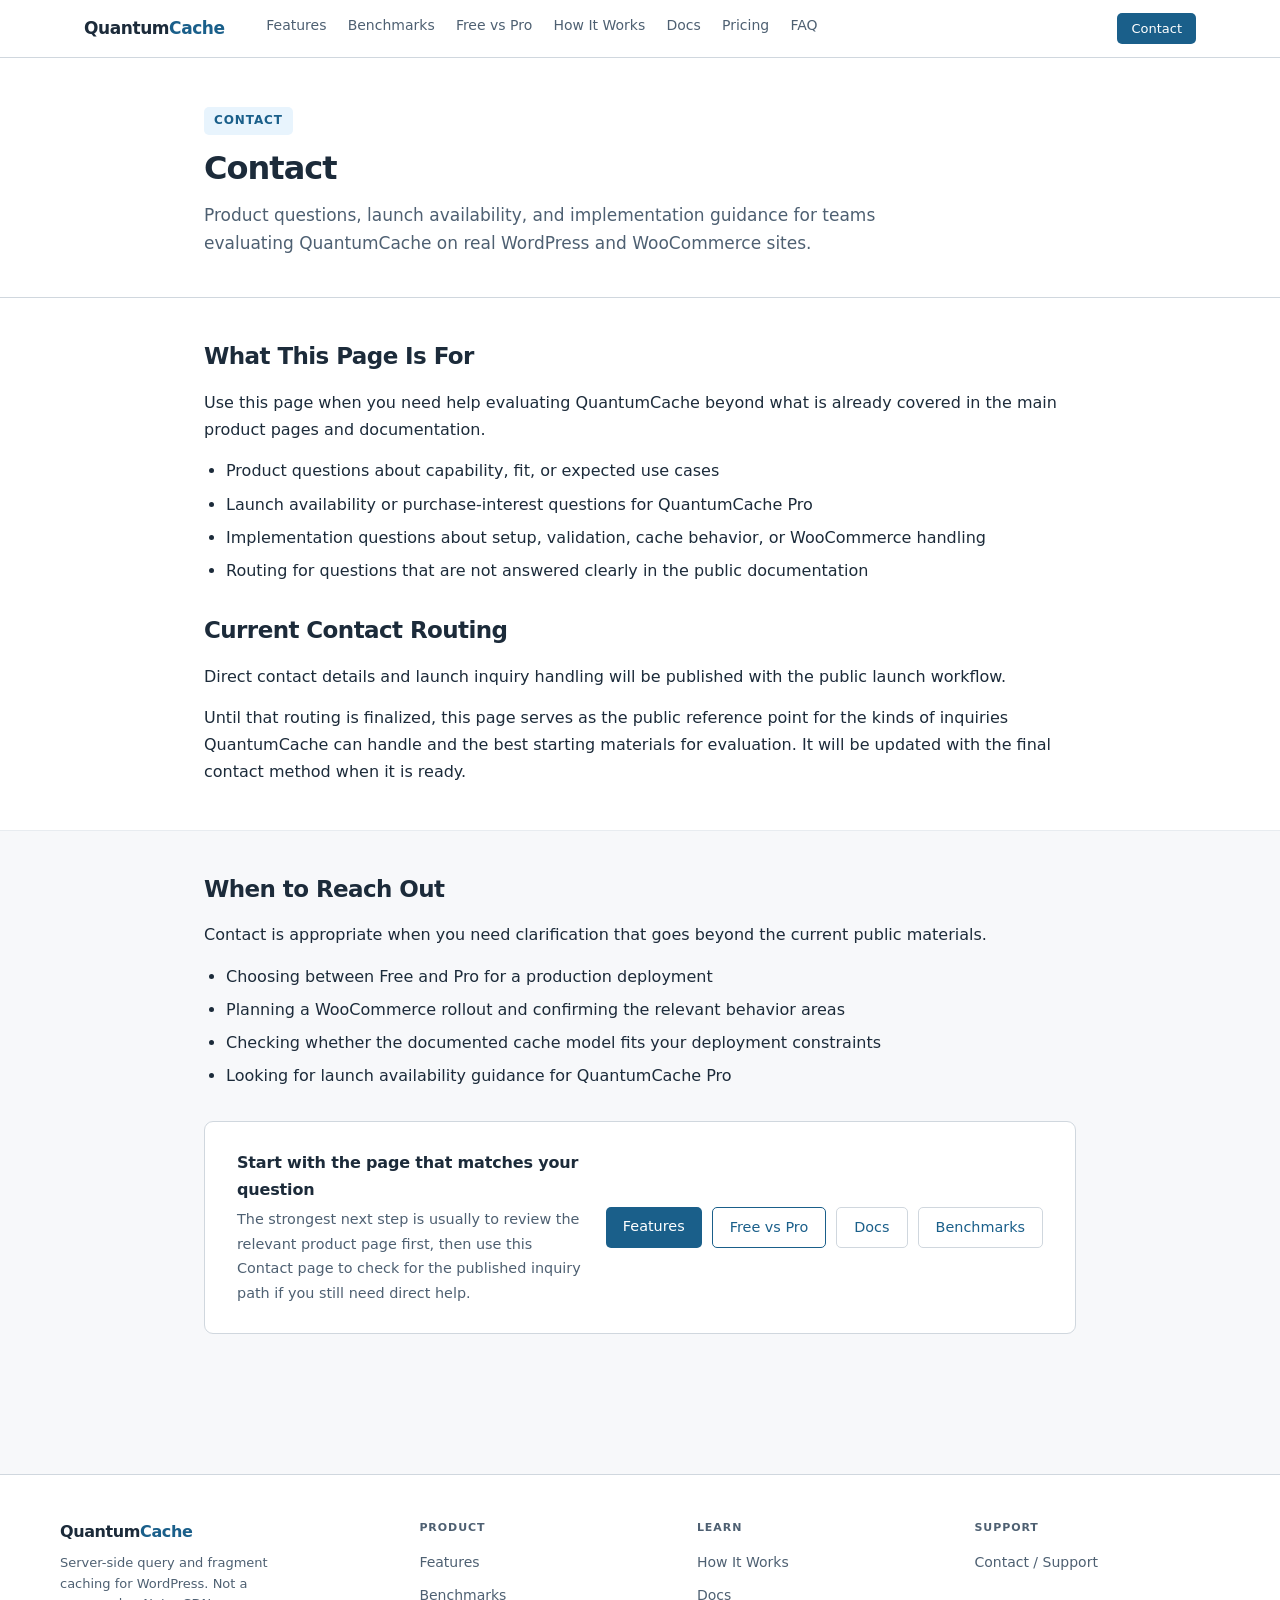
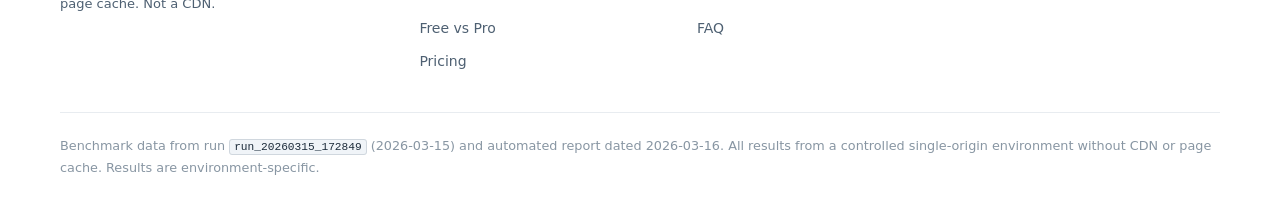
==== contact/index.html @ d35b8bfd "Initial site deploy" ====
<!DOCTYPE html><html lang="en"> <head><meta charset="UTF-8"><meta name="viewport" content="width=device-width, initial-scale=1.0"><meta name="description" content="Contact QuantumCache about product questions, launch availability, and implementation guidance."><title>Contact — QuantumCache</title><link rel="stylesheet" href="/styles/global.css"></head> <body> <header class="site-header"> <nav class="nav-inner" aria-label="Primary navigation"> <a href="/" class="nav-brand">
Quantum<span class="brand-accent">Cache</span> </a> <ul class="nav-links"> <li> <a href="/features" class="">Features</a> </li><li> <a href="/benchmarks" class="">Benchmarks</a> </li><li> <a href="/free-vs-pro" class="">Free vs Pro</a> </li><li> <a href="/how-it-works" class="">How It Works</a> </li><li> <a href="/docs" class="">Docs</a> </li><li> <a href="/pricing" class="">Pricing</a> </li><li> <a href="/faq" class="">FAQ</a> </li> </ul> <div class="nav-contact"> <a href="/contact">Contact</a> </div> </nav> </header> <main>  <div class="page-hero"> <div class="container"> <div class="hero-badge">Contact</div> <h1>Contact</h1> <p class="hero-lead">
Product questions, launch availability, and implementation guidance for teams evaluating
        QuantumCache on real WordPress and WooCommerce sites.
</p> </div> </div> <section class="section section--alt"> <div class="container"> <h2>What This Page Is For</h2> <p>
Use this page when you need help evaluating QuantumCache beyond what is already covered in
        the main product pages and documentation.
</p> <ul> <li>Product questions about capability, fit, or expected use cases</li> <li>Launch availability or purchase-interest questions for QuantumCache Pro</li> <li>Implementation questions about setup, validation, cache behavior, or WooCommerce handling</li> <li>Routing for questions that are not answered clearly in the public documentation</li> </ul> <h2 style="margin-top:2rem;">Current Contact Routing</h2> <p>
Direct contact details and launch inquiry handling will be published with the public launch
        workflow.
</p> <p>
Until that routing is finalized, this page serves as the public reference point for the
        kinds of inquiries QuantumCache can handle and the best starting materials for evaluation.
        It will be updated with the final contact method when it is ready.
</p> </div> </section> <section class="section"> <div class="container"> <h2>When to Reach Out</h2> <p>Contact is appropriate when you need clarification that goes beyond the current public materials.</p> <ul> <li>Choosing between Free and Pro for a production deployment</li> <li>Planning a WooCommerce rollout and confirming the relevant behavior areas</li> <li>Checking whether the documented cache model fits your deployment constraints</li> <li>Looking for launch availability guidance for QuantumCache Pro</li> </ul> <div class="cta-block" style="margin-top:2rem;"> <div class="cta-block__text"> <h3>Start with the page that matches your question</h3> <p>
The strongest next step is usually to review the relevant product page first, then use
            this Contact page to check for the published inquiry path if you still need direct help.
</p> </div> <div class="cta-links"> <a href="/features" class="btn btn--primary">Features</a> <a href="/free-vs-pro" class="btn btn--secondary">Free vs Pro</a> <a href="/docs" class="btn btn--ghost">Docs</a> <a href="/benchmarks" class="btn btn--ghost">Benchmarks</a> </div> </div> </div> </section>  </main> <footer class="site-footer"> <div class="footer-inner"> <div class="footer-grid"> <div class="footer-brand"> <div class="footer-brand__name">Quantum<span class="brand-accent">Cache</span></div> <p class="footer-brand__tagline">Server-side query and fragment caching for WordPress. Not a page cache. Not a CDN.</p> </div> <div class="footer-col"> <div class="footer-col__title">Product</div> <ul> <li><a href="/features">Features</a></li> <li><a href="/benchmarks">Benchmarks</a></li> <li><a href="/free-vs-pro">Free vs Pro</a></li> <li><a href="/pricing">Pricing</a></li> </ul> </div> <div class="footer-col"> <div class="footer-col__title">Learn</div> <ul> <li><a href="/how-it-works">How It Works</a></li> <li><a href="/docs">Docs</a></li> <li><a href="/faq">FAQ</a></li> </ul> </div> <div class="footer-col"> <div class="footer-col__title">Support</div> <ul> <li><a href="/contact">Contact / Support</a></li> </ul> </div> </div> <div class="footer-bottom"> <p>Benchmark data from run <code>run_20260315_172849</code> (2026-03-15) and automated report dated 2026-03-16. All results from a controlled single-origin environment without CDN or page cache. Results are environment-specific.</p> </div> </div> </footer> </body></html>
---- styles/global.css ----
/* ===== Custom Properties ===== */
:root {
  --color-bg: #f7f8fa;
  --color-surface: #ffffff;
  --color-surface-alt: #f0f4f8;
  --color-border: #d0d7de;
  --color-border-light: #e8ecf0;

  --color-text: #1c2b3a;
  --color-text-muted: #4e6072;
  --color-text-subtle: #8896a3;

  --color-accent: #1a5f8a;
  --color-accent-dark: #124468;
  --color-accent-light: #e8f4fd;
  --color-accent-mid: #2874a6;

  --color-warn-bg: #fffbeb;
  --color-warn-border: #c49a06;
  --color-warn-text: #6b4c00;

  --color-caution-bg: #fff5f5;
  --color-caution-border: #dc2626;
  --color-caution-text: #7f1d1d;

  --color-info-bg: #f0f7ff;
  --color-info-border: #93c5fd;
  --color-info-text: #1e3a5f;

  --color-yes: #166534;
  --color-no: #991b1b;

  --radius: 5px;
  --radius-lg: 9px;

  --shadow-sm: 0 1px 3px rgba(0,0,0,0.07), 0 1px 2px rgba(0,0,0,0.04);
  --shadow: 0 2px 10px rgba(0,0,0,0.08), 0 1px 4px rgba(0,0,0,0.05);

  --nav-height: 58px;
  --content-width: 920px;
  --content-wide: 1160px;
}

/* ===== Reset ===== */
*, *::before, *::after { box-sizing: border-box; margin: 0; padding: 0; }
html { font-size: 16px; scroll-behavior: smooth; }
body {
  font-family: system-ui, -apple-system, BlinkMacSystemFont, 'Segoe UI', Roboto, Helvetica, Arial, sans-serif;
  background: var(--color-bg);
  color: var(--color-text);
  line-height: 1.65;
  -webkit-font-smoothing: antialiased;
}
img { max-width: 100%; height: auto; display: block; }
a { color: var(--color-accent); text-decoration: none; }
a:hover { text-decoration: underline; }
ul, ol { padding-left: 1.375rem; }
li { margin-bottom: 0.3125rem; }
p { margin-bottom: 0.875rem; }
p:last-child { margin-bottom: 0; }

/* ===== Layout ===== */
.container {
  max-width: var(--content-width);
  margin: 0 auto;
  padding: 0 1.5rem;
}
.container--wide {
  max-width: var(--content-wide);
  margin: 0 auto;
  padding: 0 1.5rem;
}

main {
  min-height: calc(100vh - var(--nav-height) - 280px);
}

/* ===== Navigation ===== */
.site-header {
  background: var(--color-surface);
  border-bottom: 1px solid var(--color-border);
  position: sticky;
  top: 0;
  z-index: 100;
  height: var(--nav-height);
}
.nav-inner {
  max-width: var(--content-wide);
  margin: 0 auto;
  padding: 0 1.5rem;
  height: 100%;
  display: flex;
  align-items: center;
  gap: 0;
}
.nav-brand {
  font-size: 1.0625rem;
  font-weight: 700;
  color: var(--color-text);
  text-decoration: none;
  letter-spacing: -0.025em;
  flex-shrink: 0;
  margin-right: 2rem;
}
.nav-brand:hover { text-decoration: none; }
.nav-brand .brand-accent { color: var(--color-accent); }
.nav-links {
  display: flex;
  align-items: center;
  gap: 0.125rem;
  list-style: none;
  padding: 0;
  margin: 0;
  flex: 1;
  flex-wrap: wrap;
}
.nav-links a {
  display: block;
  padding: 0.3125rem 0.6rem;
  font-size: 0.875rem;
  color: var(--color-text-muted);
  border-radius: var(--radius);
  transition: color 0.12s, background 0.12s;
  white-space: nowrap;
}
.nav-links a:hover,
.nav-links a.active {
  color: var(--color-text);
  background: var(--color-surface-alt);
  text-decoration: none;
}
.nav-contact {
  margin-left: auto;
  flex-shrink: 0;
}
.nav-contact a {
  display: inline-block;
  padding: 0.3125rem 0.875rem;
  background: var(--color-accent);
  color: white;
  border-radius: var(--radius);
  font-size: 0.8125rem;
  font-weight: 500;
  transition: background 0.12s;
}
.nav-contact a:hover {
  background: var(--color-accent-dark);
  text-decoration: none;
}

/* ===== Page Hero ===== */
.page-hero {
  background: var(--color-surface);
  border-bottom: 1px solid var(--color-border);
  padding: 3rem 1.5rem 2.5rem;
}
.page-hero .container { max-width: var(--content-width); margin: 0 auto; }
.page-hero h1 {
  font-size: 2rem;
  font-weight: 700;
  letter-spacing: -0.03em;
  line-height: 1.2;
  margin-bottom: 0.875rem;
}
.page-hero .hero-lead {
  font-size: 1.0625rem;
  color: var(--color-text-muted);
  max-width: 680px;
  line-height: 1.65;
  margin-bottom: 0;
}
.hero-badge {
  display: inline-block;
  font-size: 0.75rem;
  font-weight: 600;
  letter-spacing: 0.075em;
  text-transform: uppercase;
  color: var(--color-accent);
  background: var(--color-accent-light);
  padding: 0.25rem 0.625rem;
  border-radius: var(--radius);
  margin-bottom: 0.875rem;
}

/* ===== Sections ===== */
.section {
  padding: 2.75rem 1.5rem;
}
.section + .section {
  border-top: 1px solid var(--color-border-light);
}
.section--alt {
  background: var(--color-surface);
}
.section h2 {
  font-size: 1.4375rem;
  font-weight: 700;
  letter-spacing: -0.025em;
  margin-bottom: 1.125rem;
  line-height: 1.25;
}
.section h3 {
  font-size: 1.0625rem;
  font-weight: 600;
  margin-bottom: 0.625rem;
  margin-top: 1.75rem;
  letter-spacing: -0.01em;
}
.section h3:first-child { margin-top: 0; }
.section p { line-height: 1.7; }
.section ul, .section ol { line-height: 1.7; }
.section li { margin-bottom: 0.375rem; }

/* ===== Tier Cards (Home) ===== */
.tier-grid {
  display: grid;
  grid-template-columns: 1fr 1fr;
  gap: 1.25rem;
  margin: 1.5rem 0;
}
.tier-card {
  background: var(--color-surface);
  border: 1px solid var(--color-border);
  border-radius: var(--radius-lg);
  padding: 1.375rem 1.5rem;
}
.tier-card--pro {
  border-color: var(--color-accent);
  border-width: 2px;
}
.tier-card__badge {
  display: inline-block;
  font-size: 0.7rem;
  font-weight: 700;
  letter-spacing: 0.09em;
  text-transform: uppercase;
  padding: 0.2rem 0.5rem;
  border-radius: 3px;
  margin-bottom: 0.75rem;
  background: var(--color-surface-alt);
  color: var(--color-text-muted);
}
.tier-card--pro .tier-card__badge {
  background: var(--color-accent-light);
  color: var(--color-accent);
}
.tier-card h3 {
  margin-top: 0;
  margin-bottom: 0.875rem;
  font-size: 1.125rem;
}
.tier-card ul { font-size: 0.9375rem; }
.tier-card__note {
  margin-top: 0.875rem;
  padding-top: 0.875rem;
  border-top: 1px solid var(--color-border-light);
  font-size: 0.8125rem;
  color: var(--color-text-muted);
}

/* ===== Accelerates Cards (Home) ===== */
.accel-grid {
  display: grid;
  grid-template-columns: repeat(3, 1fr);
  gap: 1.125rem;
  margin: 1.5rem 0;
}
.accel-card {
  background: var(--color-surface);
  border: 1px solid var(--color-border);
  border-radius: var(--radius-lg);
  padding: 1.25rem;
}
.accel-card__label {
  font-size: 0.6875rem;
  font-weight: 700;
  letter-spacing: 0.08em;
  text-transform: uppercase;
  color: var(--color-text-subtle);
  margin-bottom: 0.375rem;
}
.accel-card h3 {
  margin: 0 0 0.625rem;
  font-size: 0.9375rem;
}
.accel-card__stat {
  font-size: 1.5rem;
  font-weight: 700;
  color: var(--color-accent);
  letter-spacing: -0.03em;
  margin-bottom: 0.25rem;
  line-height: 1.1;
}
.accel-card__stat-label {
  font-size: 0.75rem;
  color: var(--color-text-muted);
  margin-bottom: 0.625rem;
}
.accel-card__desc {
  font-size: 0.8125rem;
  color: var(--color-text-muted);
  line-height: 1.55;
  margin: 0;
}

/* ===== CTA Block ===== */
.cta-block {
  background: var(--color-surface);
  border: 1px solid var(--color-border);
  border-radius: var(--radius-lg);
  padding: 1.75rem 2rem;
  margin: 2rem 0;
  display: flex;
  flex-wrap: wrap;
  gap: 1.25rem;
  align-items: center;
}
.cta-block__text { flex: 1; min-width: 200px; }
.cta-block__text h3 { font-size: 1rem; margin-bottom: 0.25rem; margin-top: 0; }
.cta-block__text p { font-size: 0.9rem; color: var(--color-text-muted); }
.cta-links { display: flex; flex-wrap: wrap; gap: 0.625rem; }
.btn {
  display: inline-block;
  padding: 0.46875rem 1.0625rem;
  border-radius: var(--radius);
  font-size: 0.9rem;
  font-weight: 500;
  transition: all 0.12s;
  text-decoration: none !important;
  white-space: nowrap;
}
.btn--primary {
  background: var(--color-accent);
  color: white;
}
.btn--primary:hover { background: var(--color-accent-dark); }
.btn--secondary {
  background: var(--color-surface);
  color: var(--color-accent);
  border: 1px solid var(--color-accent);
}
.btn--secondary:hover { background: var(--color-accent-light); }
.btn--ghost {
  color: var(--color-accent);
  border: 1px solid var(--color-border);
}
.btn--ghost:hover { background: var(--color-surface-alt); }

/* ===== Note Blocks ===== */
.note {
  padding: 0.875rem 1.125rem;
  border-radius: var(--radius);
  border-left: 4px solid;
  margin: 1.25rem 0;
  font-size: 0.9175rem;
  line-height: 1.65;
}
.note--info {
  background: var(--color-info-bg);
  border-color: var(--color-accent);
  color: var(--color-info-text);
}
.note--warning {
  background: var(--color-warn-bg);
  border-color: var(--color-warn-border);
  color: var(--color-warn-text);
}
.note--caution {
  background: var(--color-caution-bg);
  border-color: var(--color-caution-border);
  color: var(--color-caution-text);
}
.note p:last-child { margin-bottom: 0; }
.note p { margin-bottom: 0.4375rem; }
.note strong { font-weight: 600; }
.note code {
  background: rgba(0,0,0,0.06);
  border: none;
  padding: 0.1em 0.35em;
  border-radius: 3px;
  font-size: 0.85em;
}

/* ===== Chart Figures ===== */
.chart-figure {
  background: var(--color-surface);
  border: 1px solid var(--color-border);
  border-radius: var(--radius-lg);
  padding: 1.375rem 1.5rem 1rem;
  margin: 1.5rem 0;
}
.chart-figure__asset-id {
  display: inline-block;
  font-size: 0.6875rem;
  font-weight: 700;
  letter-spacing: 0.07em;
  text-transform: uppercase;
  color: var(--color-text-subtle);
  background: var(--color-surface-alt);
  border: 1px solid var(--color-border-light);
  padding: 0.15rem 0.4rem;
  border-radius: 3px;
  margin-bottom: 0.5rem;
}
.chart-figure figcaption {
  font-size: 0.9175rem;
  font-weight: 600;
  color: var(--color-text);
  margin-bottom: 1rem;
}
.chart-figure img { width: 100%; height: auto; border-radius: 3px; }
.chart-figure__caption {
  font-size: 0.8125rem;
  color: var(--color-text-muted);
  margin-top: 0.75rem;
  line-height: 1.55;
}
.chart-callout {
  margin-top: 0.875rem;
  padding: 0.75rem 1rem;
  background: var(--color-caution-bg);
  border: 1px solid var(--color-caution-border);
  border-radius: var(--radius);
  font-size: 0.875rem;
  color: var(--color-caution-text);
  line-height: 1.6;
}
.chart-callout strong { font-weight: 600; }

/* ===== Diagram Figures ===== */
.diagram-figure {
  background: var(--color-surface);
  border: 1px solid var(--color-border);
  border-radius: var(--radius-lg);
  padding: 1.375rem 1.5rem 1rem;
  margin: 1.5rem 0;
  overflow: hidden;
}
.diagram-figure__asset-id {
  display: inline-block;
  font-size: 0.6875rem;
  font-weight: 700;
  letter-spacing: 0.07em;
  text-transform: uppercase;
  color: var(--color-text-subtle);
  background: var(--color-surface-alt);
  border: 1px solid var(--color-border-light);
  padding: 0.15rem 0.4rem;
  border-radius: 3px;
  margin-bottom: 0.5rem;
}
.diagram-figure figcaption {
  font-size: 0.9175rem;
  font-weight: 600;
  color: var(--color-text);
  margin-bottom: 1rem;
}
.diagram-container {
  overflow-x: auto;
  text-align: center;
  padding: 0.5rem 0;
}
.diagram-figure__caption {
  font-size: 0.8125rem;
  color: var(--color-text-muted);
  margin-top: 0.75rem;
  line-height: 1.55;
}
pre.mermaid {
  background: none;
  border: none;
  padding: 0;
  font-size: 0.8125rem;
}

/* ===== Tables ===== */
.table-wrapper {
  overflow-x: auto;
  margin: 1.25rem 0;
  border-radius: var(--radius-lg);
  border: 1px solid var(--color-border);
  background: var(--color-surface);
}
.table-asset-id {
  display: inline-block;
  font-size: 0.6875rem;
  font-weight: 700;
  letter-spacing: 0.07em;
  text-transform: uppercase;
  color: var(--color-text-subtle);
  background: var(--color-surface-alt);
  border: 1px solid var(--color-border-light);
  padding: 0.15rem 0.4rem;
  border-radius: 3px;
  margin-bottom: 0.5rem;
}
.table-caption {
  font-size: 0.9175rem;
  font-weight: 600;
  margin-bottom: 0.5rem;
  color: var(--color-text);
}
.table-subtitle {
  font-size: 0.8125rem;
  color: var(--color-text-muted);
  margin-bottom: 0.875rem;
}
.data-table {
  width: 100%;
  border-collapse: collapse;
  font-size: 0.89rem;
}
.data-table th {
  background: var(--color-surface-alt);
  padding: 0.5625rem 1rem;
  text-align: left;
  font-weight: 600;
  font-size: 0.8rem;
  color: var(--color-text-muted);
  border-bottom: 1px solid var(--color-border);
  white-space: nowrap;
}
.data-table td {
  padding: 0.5rem 1rem;
  border-bottom: 1px solid var(--color-border-light);
  vertical-align: top;
  line-height: 1.5;
}
.data-table tr:last-child td { border-bottom: none; }
.data-table tbody tr:hover td { background: var(--color-surface-alt); }
.data-table td.num {
  text-align: right;
  font-variant-numeric: tabular-nums;
  font-family: ui-monospace, 'Cascadia Code', 'Source Code Pro', Menlo, monospace;
  font-size: 0.85rem;
  white-space: nowrap;
}
.data-table td.overhead { color: var(--color-no); font-weight: 500; }
.data-table td.reduction { color: var(--color-yes); }
.data-table td.overhead-row { background: #fff8f8; }
.data-table tbody tr.overhead-row:hover td { background: #ffe8e8; }
.capability-table td.cap-yes { color: var(--color-yes); font-weight: 600; }
.capability-table td.cap-no { color: var(--color-no); }
.capability-table td.cap-ndoc { color: var(--color-text-muted); font-style: italic; }
.capability-table td.cap-neg { background: var(--color-caution-bg); }
.capability-table .row-divider td {
  padding-top: 0.875rem;
  border-top: 2px solid var(--color-border);
}
.table-note {
  padding: 0.75rem 1rem;
  background: var(--color-warn-bg);
  border-top: 1px solid var(--color-border-light);
  font-size: 0.8125rem;
  color: var(--color-warn-text);
  line-height: 1.55;
  border-radius: 0 0 var(--radius-lg) var(--radius-lg);
}
.table-note p { margin-bottom: 0.25rem; }
.table-note p:last-child { margin-bottom: 0; }

/* ===== Footnotes ===== */
.footnotes {
  margin-top: 0.875rem;
  font-size: 0.8125rem;
  color: var(--color-text-muted);
  line-height: 1.6;
}
.footnotes p { margin-bottom: 0.25rem; }
.footnotes p:last-child { margin-bottom: 0; }

/* ===== Code ===== */
code {
  font-family: ui-monospace, 'Cascadia Code', 'Source Code Pro', Menlo, monospace;
  font-size: 0.875em;
  background: var(--color-surface-alt);
  padding: 0.1em 0.35em;
  border-radius: 3px;
  border: 1px solid var(--color-border);
  color: var(--color-text);
}
pre {
  background: #1e2d3d;
  color: #cdd6e0;
  padding: 1rem 1.25rem;
  border-radius: var(--radius);
  overflow-x: auto;
  font-size: 0.875rem;
  font-family: ui-monospace, 'Cascadia Code', 'Source Code Pro', Menlo, monospace;
  line-height: 1.6;
}
pre code {
  background: none;
  border: none;
  padding: 0;
  color: inherit;
  font-size: inherit;
}

/* ===== Section divider text ===== */
.section-label {
  display: inline-block;
  font-size: 0.7rem;
  font-weight: 700;
  letter-spacing: 0.09em;
  text-transform: uppercase;
  color: var(--color-accent);
  margin-bottom: 0.5rem;
}

/* ===== Feature lists ===== */
.feature-block {
  margin-bottom: 2rem;
  padding-bottom: 2rem;
  border-bottom: 1px solid var(--color-border-light);
}
.feature-block:last-child { border-bottom: none; margin-bottom: 0; padding-bottom: 0; }
.feature-block h3 { color: var(--color-text); }
.feature-list {
  list-style: none;
  padding: 0;
  margin: 0.75rem 0;
}
.feature-list li {
  padding: 0.3125rem 0 0.3125rem 1.5rem;
  position: relative;
  font-size: 0.9375rem;
  line-height: 1.6;
  margin-bottom: 0;
  border-bottom: 1px solid var(--color-border-light);
}
.feature-list li:last-child { border-bottom: none; }
.feature-list li::before {
  content: '✓';
  position: absolute;
  left: 0;
  color: var(--color-yes);
  font-weight: 700;
  font-size: 0.8125rem;
  top: 0.4rem;
}
.feature-list--not li::before { content: '✕'; color: var(--color-no); }
.feature-list--neutral li::before { content: '·'; color: var(--color-text-muted); font-size: 1.25em; top: 0.25rem; }

/* ===== FAQ ===== */
.faq-group { margin-bottom: 2.5rem; }
.faq-group:last-child { margin-bottom: 0; }
.faq-group__title {
  font-size: 0.7rem;
  font-weight: 700;
  letter-spacing: 0.09em;
  text-transform: uppercase;
  color: var(--color-text-muted);
  border-bottom: 1px solid var(--color-border);
  padding-bottom: 0.5rem;
  margin-bottom: 1.5rem;
}
.faq-item { padding: 1.375rem 0; border-bottom: 1px solid var(--color-border-light); }
.faq-item:first-child { padding-top: 0; }
.faq-item:last-child { border-bottom: none; padding-bottom: 0; }
.faq-q {
  font-size: 1rem;
  font-weight: 600;
  margin-bottom: 0.625rem;
  color: var(--color-text);
  line-height: 1.4;
}
.faq-a { font-size: 0.9375rem; line-height: 1.7; color: var(--color-text); }
.faq-a p { margin-bottom: 0.5rem; }
.faq-a p:last-child { margin-bottom: 0; }
.faq-source {
  margin-top: 0.5rem;
  font-size: 0.8rem;
  color: var(--color-text-subtle);
}

/* ===== Placeholder ===== */
.placeholder-block {
  background: var(--color-surface-alt);
  border: 1px dashed var(--color-border);
  border-radius: var(--radius);
  padding: 1.25rem 1.5rem;
  margin: 1.25rem 0;
  font-size: 0.9175rem;
  color: var(--color-text-muted);
}
.placeholder-block strong { color: var(--color-text); }

/* ===== Docs ===== */
.docs-section { margin-bottom: 2.5rem; }
.docs-section:last-child { margin-bottom: 0; }
.docs-section h3 { border-bottom: 1px solid var(--color-border-light); padding-bottom: 0.375rem; }

/* ===== Benchmark specific ===== */
.bench-separator {
  height: 1px;
  background: var(--color-border);
  margin: 2.5rem 0;
}
.bench-section-header {
  display: flex;
  align-items: baseline;
  gap: 0.75rem;
  margin-bottom: 1.125rem;
  flex-wrap: wrap;
}
.bench-section-header h2 { margin-bottom: 0; }
.bench-section-source {
  font-size: 0.8rem;
  color: var(--color-text-subtle);
  font-style: italic;
  white-space: nowrap;
}

/* ===== Footer ===== */
.site-footer {
  background: var(--color-surface);
  border-top: 1px solid var(--color-border);
  padding: 2.75rem 1.5rem 2rem;
  margin-top: 4rem;
}
.footer-inner { max-width: var(--content-wide); margin: 0 auto; }
.footer-grid {
  display: grid;
  grid-template-columns: 2fr repeat(3, 1.5fr);
  gap: 2rem;
  margin-bottom: 2rem;
}
.footer-brand { }
.footer-brand__name {
  font-size: 1rem;
  font-weight: 700;
  letter-spacing: -0.025em;
  color: var(--color-text);
  margin-bottom: 0.5rem;
}
.footer-brand__name .brand-accent { color: var(--color-accent); }
.footer-brand__tagline {
  font-size: 0.8125rem;
  color: var(--color-text-muted);
  line-height: 1.55;
  max-width: 220px;
}
.footer-col__title {
  font-size: 0.6875rem;
  font-weight: 700;
  letter-spacing: 0.085em;
  text-transform: uppercase;
  color: var(--color-text-muted);
  margin-bottom: 0.75rem;
}
.footer-col ul { list-style: none; padding: 0; margin: 0; }
.footer-col li { margin-bottom: 0.4rem; }
.footer-col a { font-size: 0.875rem; color: var(--color-text-muted); }
.footer-col a:hover { color: var(--color-accent); text-decoration: none; }
.footer-bottom {
  padding-top: 1.375rem;
  border-top: 1px solid var(--color-border-light);
  font-size: 0.8rem;
  color: var(--color-text-subtle);
  line-height: 1.65;
}

/* ===== Pricing Cards ===== */
.pricing-section {
  max-width: 1100px;
  margin: 0 auto;
}
.pricing-section__header {
  text-align: center;
  margin-bottom: 2rem;
}
.pricing-section__header h2 {
  margin-bottom: 0.5rem;
}
.pricing-section__header p {
  color: var(--color-text-muted);
  font-size: 0.9375rem;
  margin: 0;
}
.pricing-grid {
  display: grid;
  grid-template-columns: repeat(3, 1fr);
  gap: 1.5rem;
  align-items: start;
}
.pricing-card {
  background: var(--color-surface);
  border: 1px solid var(--color-border);
  border-radius: 12px;
  padding: 1.5rem;
  display: flex;
  flex-direction: column;
  gap: 0.625rem;
  box-shadow: 0 1px 4px rgba(0, 0, 0, 0.06);
}
.pricing-card--featured {
  border-color: var(--color-accent);
  border-width: 2px;
  box-shadow: 0 2px 10px rgba(26, 95, 138, 0.12);
}
.pricing-card__badge {
  display: inline-block;
  font-size: 0.7rem;
  font-weight: 700;
  text-transform: uppercase;
  letter-spacing: 0.06em;
  background: var(--color-accent-light);
  color: var(--color-accent);
  border: 1px solid var(--color-accent);
  border-radius: 4px;
  padding: 0.2em 0.55em;
  align-self: flex-start;
  margin-bottom: 0.25rem;
}
.pricing-card__name {
  font-size: 0.8125rem;
  font-weight: 600;
  text-transform: uppercase;
  letter-spacing: 0.05em;
  color: var(--color-text-muted);
}
.pricing-card__price {
  font-size: 2.25rem;
  font-weight: 700;
  color: var(--color-text);
  line-height: 1;
  margin-top: 0.25rem;
}
.pricing-card__period {
  font-size: 0.9rem;
  font-weight: 400;
  color: var(--color-text-muted);
}
.pricing-card__sites {
  font-size: 0.875rem;
  color: var(--color-text-muted);
  padding-bottom: 0.5rem;
  border-bottom: 1px solid var(--color-border-light);
}
.pricing-card__cta {
  display: block;
  width: 100%;
  text-align: center;
  box-sizing: border-box;
  margin-top: 0.5rem;
}
.pricing-checkout-note {
  text-align: center;
  font-size: 0.8rem;
  color: var(--color-text-subtle);
  margin-top: 1.25rem;
  margin-bottom: 0;
}

/* ===== Responsive ===== */
@media (max-width: 860px) {
  .footer-grid { grid-template-columns: 1fr 1fr; }
  .footer-brand { grid-column: 1 / -1; }
  .accel-grid { grid-template-columns: 1fr 1fr; }
  .pricing-grid { grid-template-columns: 1fr; }
}
@media (max-width: 640px) {
  .page-hero h1 { font-size: 1.625rem; }
  .tier-grid { grid-template-columns: 1fr; }
  .accel-grid { grid-template-columns: 1fr; }
  .footer-grid { grid-template-columns: 1fr 1fr; }
  .cta-block { flex-direction: column; }
  .nav-links { display: none; }
}
@media (max-width: 480px) {
  .footer-grid { grid-template-columns: 1fr; }
}
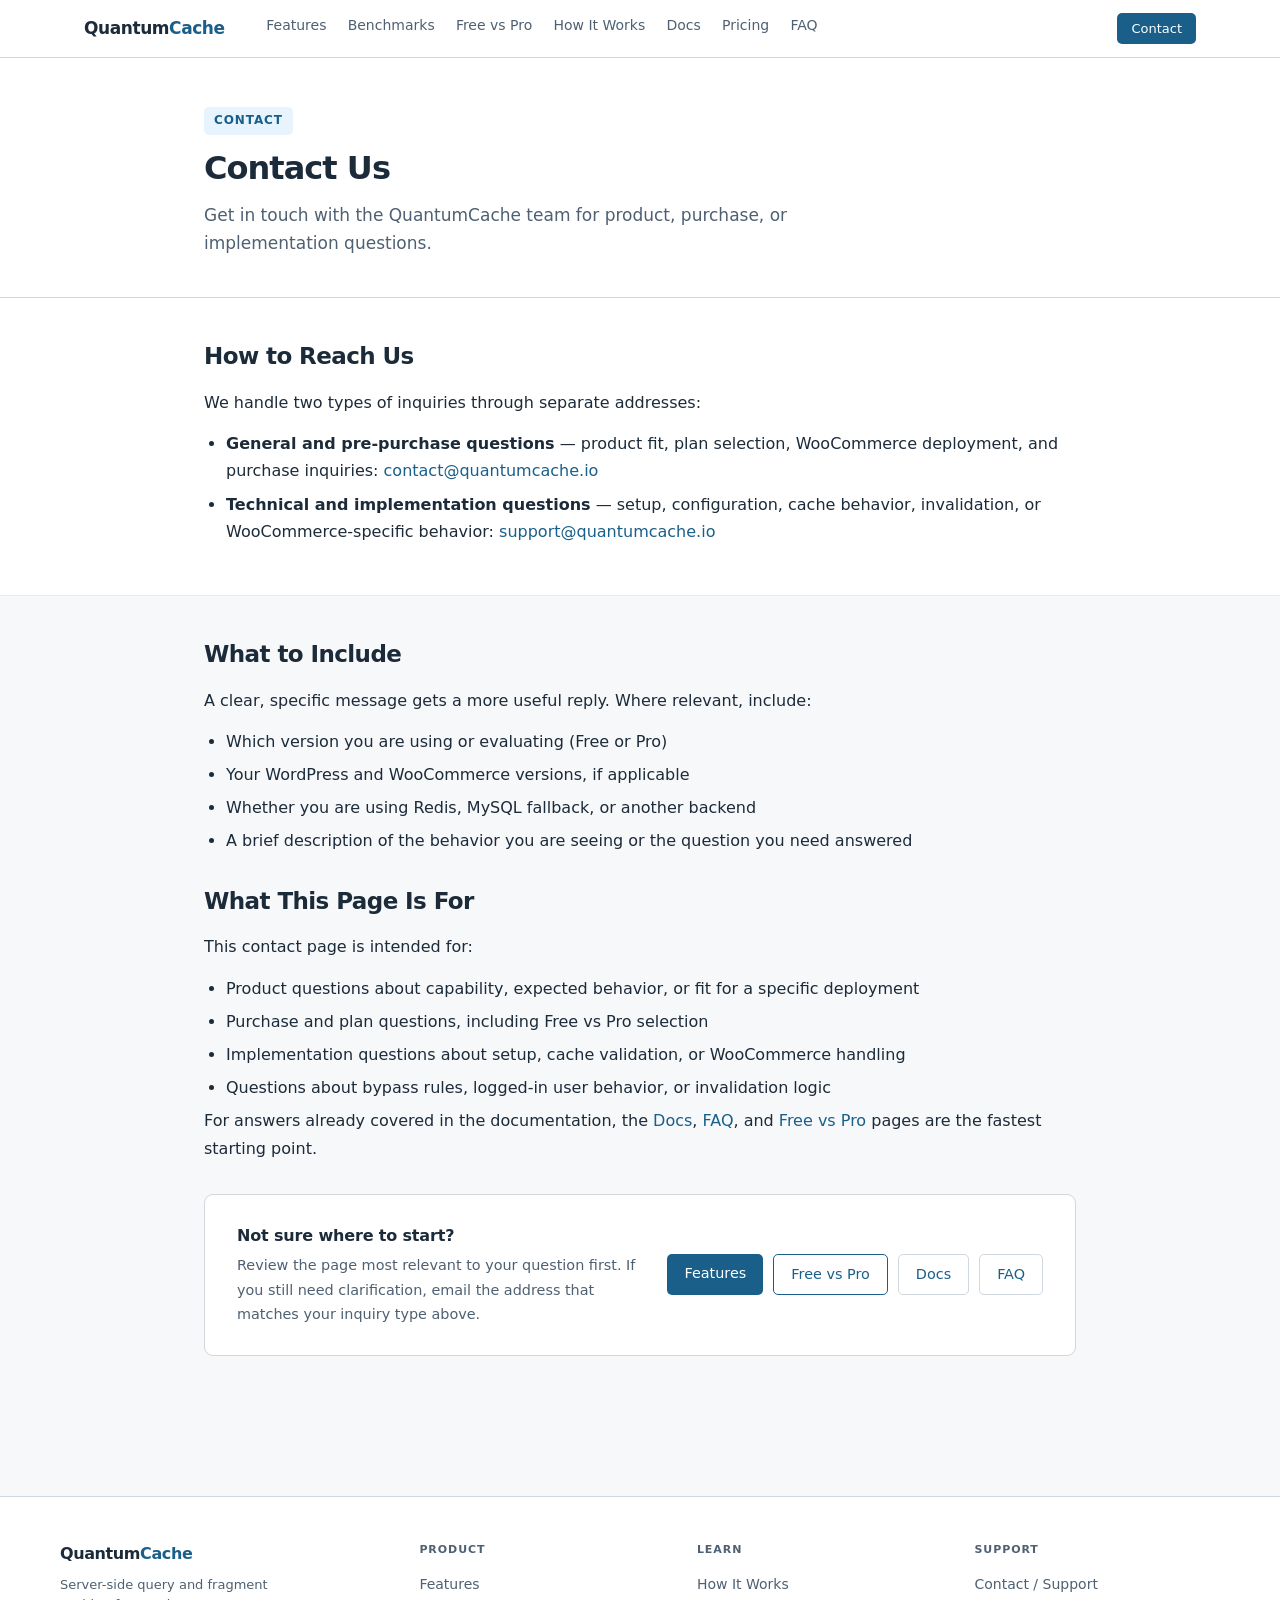
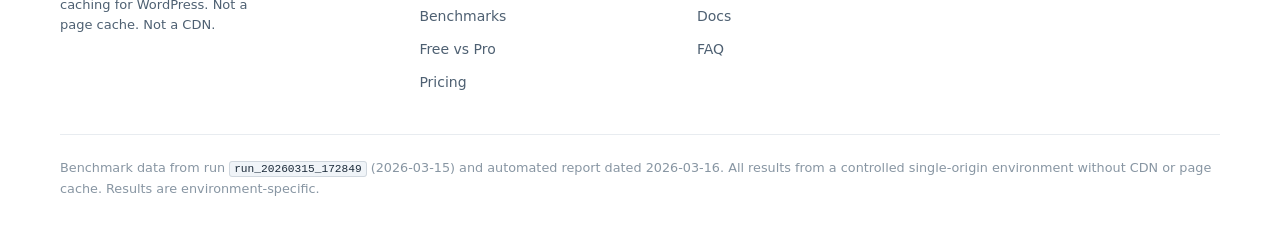
==== commit 1d5e9b03: "Rewrite contact page" ====
--- a/contact/index.html
+++ b/contact/index.html
@@ -1,18 +1,2 @@
-<!DOCTYPE html><html lang="en"> <head><meta charset="UTF-8"><meta name="viewport" content="width=device-width, initial-scale=1.0"><meta name="description" content="Contact QuantumCache about product questions, launch availability, and implementation guidance."><title>Contact — QuantumCache</title><link rel="stylesheet" href="/styles/global.css"></head> <body> <header class="site-header"> <nav class="nav-inner" aria-label="Primary navigation"> <a href="/" class="nav-brand">
-Quantum<span class="brand-accent">Cache</span> </a> <ul class="nav-links"> <li> <a href="/features" class="">Features</a> </li><li> <a href="/benchmarks" class="">Benchmarks</a> </li><li> <a href="/free-vs-pro" class="">Free vs Pro</a> </li><li> <a href="/how-it-works" class="">How It Works</a> </li><li> <a href="/docs" class="">Docs</a> </li><li> <a href="/pricing" class="">Pricing</a> </li><li> <a href="/faq" class="">FAQ</a> </li> </ul> <div class="nav-contact"> <a href="/contact">Contact</a> </div> </nav> </header> <main>  <div class="page-hero"> <div class="container"> <div class="hero-badge">Contact</div> <h1>Contact</h1> <p class="hero-lead">
-Product questions, launch availability, and implementation guidance for teams evaluating
-        QuantumCache on real WordPress and WooCommerce sites.
-</p> </div> </div> <section class="section section--alt"> <div class="container"> <h2>What This Page Is For</h2> <p>
-Use this page when you need help evaluating QuantumCache beyond what is already covered in
-        the main product pages and documentation.
-</p> <ul> <li>Product questions about capability, fit, or expected use cases</li> <li>Launch availability or purchase-interest questions for QuantumCache Pro</li> <li>Implementation questions about setup, validation, cache behavior, or WooCommerce handling</li> <li>Routing for questions that are not answered clearly in the public documentation</li> </ul> <h2 style="margin-top:2rem;">Current Contact Routing</h2> <p>
-Direct contact details and launch inquiry handling will be published with the public launch
-        workflow.
-</p> <p>
-Until that routing is finalized, this page serves as the public reference point for the
-        kinds of inquiries QuantumCache can handle and the best starting materials for evaluation.
-        It will be updated with the final contact method when it is ready.
-</p> </div> </section> <section class="section"> <div class="container"> <h2>When to Reach Out</h2> <p>Contact is appropriate when you need clarification that goes beyond the current public materials.</p> <ul> <li>Choosing between Free and Pro for a production deployment</li> <li>Planning a WooCommerce rollout and confirming the relevant behavior areas</li> <li>Checking whether the documented cache model fits your deployment constraints</li> <li>Looking for launch availability guidance for QuantumCache Pro</li> </ul> <div class="cta-block" style="margin-top:2rem;"> <div class="cta-block__text"> <h3>Start with the page that matches your question</h3> <p>
-The strongest next step is usually to review the relevant product page first, then use
-            this Contact page to check for the published inquiry path if you still need direct help.
-</p> </div> <div class="cta-links"> <a href="/features" class="btn btn--primary">Features</a> <a href="/free-vs-pro" class="btn btn--secondary">Free vs Pro</a> <a href="/docs" class="btn btn--ghost">Docs</a> <a href="/benchmarks" class="btn btn--ghost">Benchmarks</a> </div> </div> </div> </section>  </main> <footer class="site-footer"> <div class="footer-inner"> <div class="footer-grid"> <div class="footer-brand"> <div class="footer-brand__name">Quantum<span class="brand-accent">Cache</span></div> <p class="footer-brand__tagline">Server-side query and fragment caching for WordPress. Not a page cache. Not a CDN.</p> </div> <div class="footer-col"> <div class="footer-col__title">Product</div> <ul> <li><a href="/features">Features</a></li> <li><a href="/benchmarks">Benchmarks</a></li> <li><a href="/free-vs-pro">Free vs Pro</a></li> <li><a href="/pricing">Pricing</a></li> </ul> </div> <div class="footer-col"> <div class="footer-col__title">Learn</div> <ul> <li><a href="/how-it-works">How It Works</a></li> <li><a href="/docs">Docs</a></li> <li><a href="/faq">FAQ</a></li> </ul> </div> <div class="footer-col"> <div class="footer-col__title">Support</div> <ul> <li><a href="/contact">Contact / Support</a></li> </ul> </div> </div> <div class="footer-bottom"> <p>Benchmark data from run <code>run_20260315_172849</code> (2026-03-15) and automated report dated 2026-03-16. All results from a controlled single-origin environment without CDN or page cache. Results are environment-specific.</p> </div> </div> </footer> </body></html>+<!DOCTYPE html><html lang="en"> <head><meta charset="UTF-8"><meta name="viewport" content="width=device-width, initial-scale=1.0"><meta name="description" content="Contact QuantumCache with product, purchase, or implementation questions."><title>Contact — QuantumCache</title><link rel="stylesheet" href="/styles/global.css"></head> <body> <header class="site-header"> <nav class="nav-inner" aria-label="Primary navigation"> <a href="/" class="nav-brand">
+Quantum<span class="brand-accent">Cache</span> </a> <ul class="nav-links"> <li> <a href="/features" class="">Features</a> </li><li> <a href="/benchmarks" class="">Benchmarks</a> </li><li> <a href="/free-vs-pro" class="">Free vs Pro</a> </li><li> <a href="/how-it-works" class="">How It Works</a> </li><li> <a href="/docs" class="">Docs</a> </li><li> <a href="/pricing" class="">Pricing</a> </li><li> <a href="/faq" class="">FAQ</a> </li> </ul> <div class="nav-contact"> <a href="/contact">Contact</a> </div> </nav> </header> <main> <div class="page-hero"> <div class="container"> <div class="hero-badge">Contact</div> <h1>Contact Us</h1> <p class="hero-lead">Get in touch with the QuantumCache team for product, purchase, or implementation questions.</p> </div> </div> <section class="section section--alt"> <div class="container"> <h2>How to Reach Us</h2> <p>We handle two types of inquiries through separate addresses:</p> <ul> <li><strong>General and pre-purchase questions</strong> — product fit, plan selection, WooCommerce deployment, and purchase inquiries: <a href="mailto:contact@quantumcache.io">contact@quantumcache.io</a></li> <li><strong>Technical and implementation questions</strong> — setup, configuration, cache behavior, invalidation, or WooCommerce-specific behavior: <a href="mailto:support@quantumcache.io">support@quantumcache.io</a></li> </ul> </div> </section> <section class="section"> <div class="container"> <h2>What to Include</h2> <p>A clear, specific message gets a more useful reply. Where relevant, include:</p> <ul> <li>Which version you are using or evaluating (Free or Pro)</li> <li>Your WordPress and WooCommerce versions, if applicable</li> <li>Whether you are using Redis, MySQL fallback, or another backend</li> <li>A brief description of the behavior you are seeing or the question you need answered</li> </ul> <h2 style="margin-top:2rem;">What This Page Is For</h2> <p>This contact page is intended for:</p> <ul> <li>Product questions about capability, expected behavior, or fit for a specific deployment</li> <li>Purchase and plan questions, including Free vs Pro selection</li> <li>Implementation questions about setup, cache validation, or WooCommerce handling</li> <li>Questions about bypass rules, logged-in user behavior, or invalidation logic</li> </ul> <p>For answers already covered in the documentation, the <a href="/docs">Docs</a>, <a href="/faq">FAQ</a>, and <a href="/free-vs-pro">Free vs Pro</a> pages are the fastest starting point.</p> <div class="cta-block" style="margin-top:2rem;"> <div class="cta-block__text"> <h3>Not sure where to start?</h3> <p>Review the page most relevant to your question first. If you still need clarification, email the address that matches your inquiry type above.</p> </div> <div class="cta-links"> <a href="/features" class="btn btn--primary">Features</a> <a href="/free-vs-pro" class="btn btn--secondary">Free vs Pro</a> <a href="/docs" class="btn btn--ghost">Docs</a> <a href="/faq" class="btn btn--ghost">FAQ</a> </div> </div> </div> </section> </main> <footer class="site-footer"> <div class="footer-inner"> <div class="footer-grid"> <div class="footer-brand"> <div class="footer-brand__name">Quantum<span class="brand-accent">Cache</span></div> <p class="footer-brand__tagline">Server-side query and fragment caching for WordPress. Not a page cache. Not a CDN.</p> </div> <div class="footer-col"> <div class="footer-col__title">Product</div> <ul> <li><a href="/features">Features</a></li> <li><a href="/benchmarks">Benchmarks</a></li> <li><a href="/free-vs-pro">Free vs Pro</a></li> <li><a href="/pricing">Pricing</a></li> </ul> </div> <div class="footer-col"> <div class="footer-col__title">Learn</div> <ul> <li><a href="/how-it-works">How It Works</a></li> <li><a href="/docs">Docs</a></li> <li><a href="/faq">FAQ</a></li> </ul> </div> <div class="footer-col"> <div class="footer-col__title">Support</div> <ul> <li><a href="/contact">Contact / Support</a></li> </ul> </div> </div> <div class="footer-bottom"> <p>Benchmark data from run <code>run_20260315_172849</code> (2026-03-15) and automated report dated 2026-03-16. All results from a controlled single-origin environment without CDN or page cache. Results are environment-specific.</p> </div> </div> </footer> </body></html>
